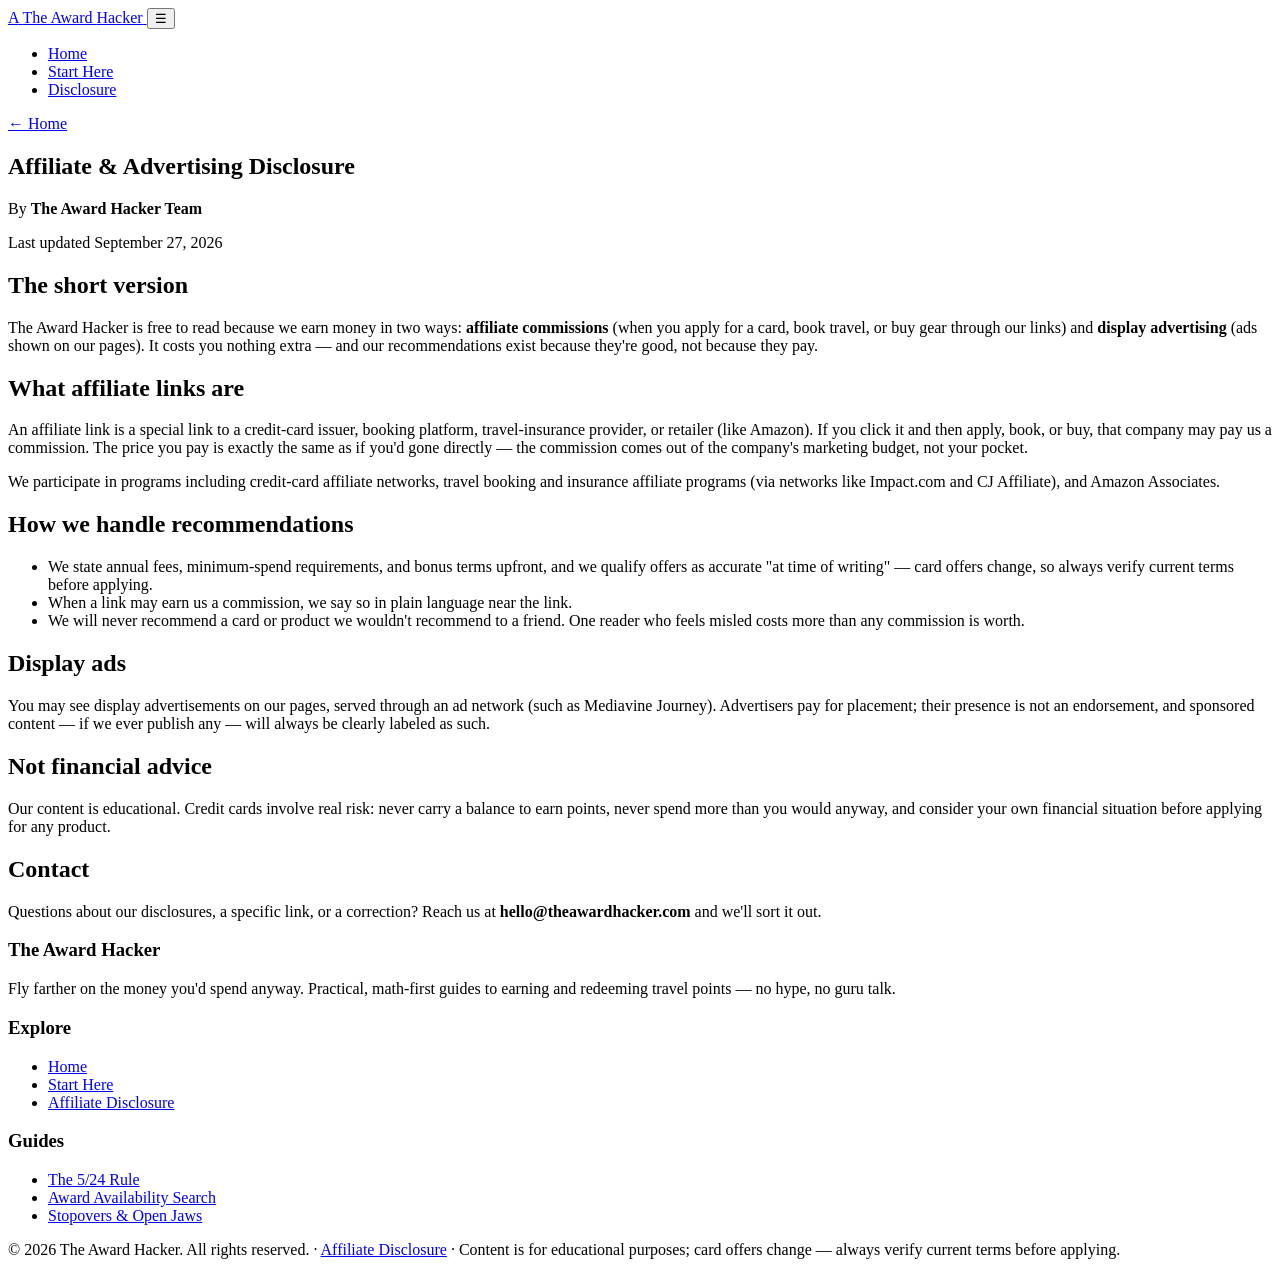
==== disclosure.html @ 41c35089 "Initial upload: The Award Hacker - budget travel and points" ====
<!DOCTYPE html>
<html lang="en">
<head>
<meta charset="UTF-8">
<meta name="viewport" content="width=device-width, initial-scale=1.0">
<title>Affiliate &amp; Advertising Disclosure | The Award Hacker</title>
<meta name="description" content="Plain-English disclosure: how The Award Hacker earns money through affiliate links and display ads, and what that means for our recommendations.">
<meta property="og:title" content="Affiliate &amp; Advertising Disclosure | The Award Hacker">
<meta property="og:description" content="How The Award Hacker earns money: affiliate commissions, display ads, and our commitment to honest recommendations.">
<meta property="og:type" content="website">
<link rel="stylesheet" href="styles.css">
<!-- MEDIVAVINE/JOURNEY: paste ad network script here -->
</head>
<body>
<header class="site-header">
  <div class="nav-bar">
    <a class="brand" href="index.html" aria-label="The Award Hacker home">
      <span class="brand-mark" aria-hidden="true">A</span>
      <span class="brand-name">The Award <span>Hacker</span></span>
    </a>
    <button class="nav-toggle" aria-label="Toggle navigation" aria-expanded="false" onclick="document.querySelector('.site-nav').classList.toggle('open');this.setAttribute('aria-expanded',document.querySelector('.site-nav').classList.contains('open'))">&#9776;</button>
    <nav class="site-nav" aria-label="Main navigation">
      <ul>
        <li><a href="index.html">Home</a></li>
        <li><a href="articles/points-miles-beginners-first-award-flight-90-days.html">Start Here</a></li>
        <li><a href="disclosure.html">Disclosure</a></li>
      </ul>
    </nav>
  </div>
</header>

<nav class="crumbs" aria-label="Breadcrumb"><a href="index.html">&larr; Home</a></nav>

<main>
<article class="prose">
  <h1>Affiliate &amp; Advertising Disclosure</h1>
  <p class="byline">By <strong>The Award Hacker Team</strong></p>
  <p class="pubdate">Last updated September 27, 2026</p>

  <h2>The short version</h2>
  <p>The Award Hacker is free to read because we earn money in two ways: <strong>affiliate commissions</strong> (when you apply for a card, book travel, or buy gear through our links) and <strong>display advertising</strong> (ads shown on our pages). It costs you nothing extra &mdash; and our recommendations exist because they're good, not because they pay.</p>

  <h2>What affiliate links are</h2>
  <p>An affiliate link is a special link to a credit-card issuer, booking platform, travel-insurance provider, or retailer (like Amazon). If you click it and then apply, book, or buy, that company may pay us a commission. The price you pay is exactly the same as if you'd gone directly &mdash; the commission comes out of the company's marketing budget, not your pocket.</p>
  <p>We participate in programs including credit-card affiliate networks, travel booking and insurance affiliate programs (via networks like Impact.com and CJ Affiliate), and Amazon Associates.</p>

  <h2>How we handle recommendations</h2>
  <ul>
    <li>We state annual fees, minimum-spend requirements, and bonus terms upfront, and we qualify offers as accurate "at time of writing" &mdash; card offers change, so always verify current terms before applying.</li>
    <li>When a link may earn us a commission, we say so in plain language near the link.</li>
    <li>We will never recommend a card or product we wouldn't recommend to a friend. One reader who feels misled costs more than any commission is worth.</li>
  </ul>

  <h2>Display ads</h2>
  <p>You may see display advertisements on our pages, served through an ad network (such as Mediavine Journey). Advertisers pay for placement; their presence is not an endorsement, and sponsored content &mdash; if we ever publish any &mdash; will always be clearly labeled as such.</p>

  <h2>Not financial advice</h2>
  <p>Our content is educational. Credit cards involve real risk: never carry a balance to earn points, never spend more than you would anyway, and consider your own financial situation before applying for any product.</p>

  <h2>Contact</h2>
  <p>Questions about our disclosures, a specific link, or a correction? Reach us at <strong>hello@theawardhacker.com</strong> and we'll sort it out.</p>
</article>
</main>

<footer class="site-footer">
  <div class="footer-inner">
    <div>
      <h3>The Award Hacker</h3>
      <p>Fly farther on the money you'd spend anyway. Practical, math-first guides to earning and redeeming travel points &mdash; no hype, no guru talk.</p>
    </div>
    <div>
      <h3>Explore</h3>
      <ul>
        <li><a href="index.html">Home</a></li>
        <li><a href="articles/points-miles-beginners-first-award-flight-90-days.html">Start Here</a></li>
        <li><a href="disclosure.html">Affiliate Disclosure</a></li>
      </ul>
    </div>
    <div>
      <h3>Guides</h3>
      <ul>
        <li><a href="articles/the-524-rule-explained.html">The 5/24 Rule</a></li>
        <li><a href="articles/how-to-search-award-availability.html">Award Availability Search</a></li>
        <li><a href="articles/stopovers-and-open-jaws.html">Stopovers &amp; Open Jaws</a></li>
      </ul>
    </div>
  </div>
  <div class="footer-legal">
    <p>&copy; 2026 The Award Hacker. All rights reserved. &middot; <a href="disclosure.html">Affiliate Disclosure</a> &middot; Content is for educational purposes; card offers change &mdash; always verify current terms before applying.</p>
  </div>
</footer>
</body>
</html>
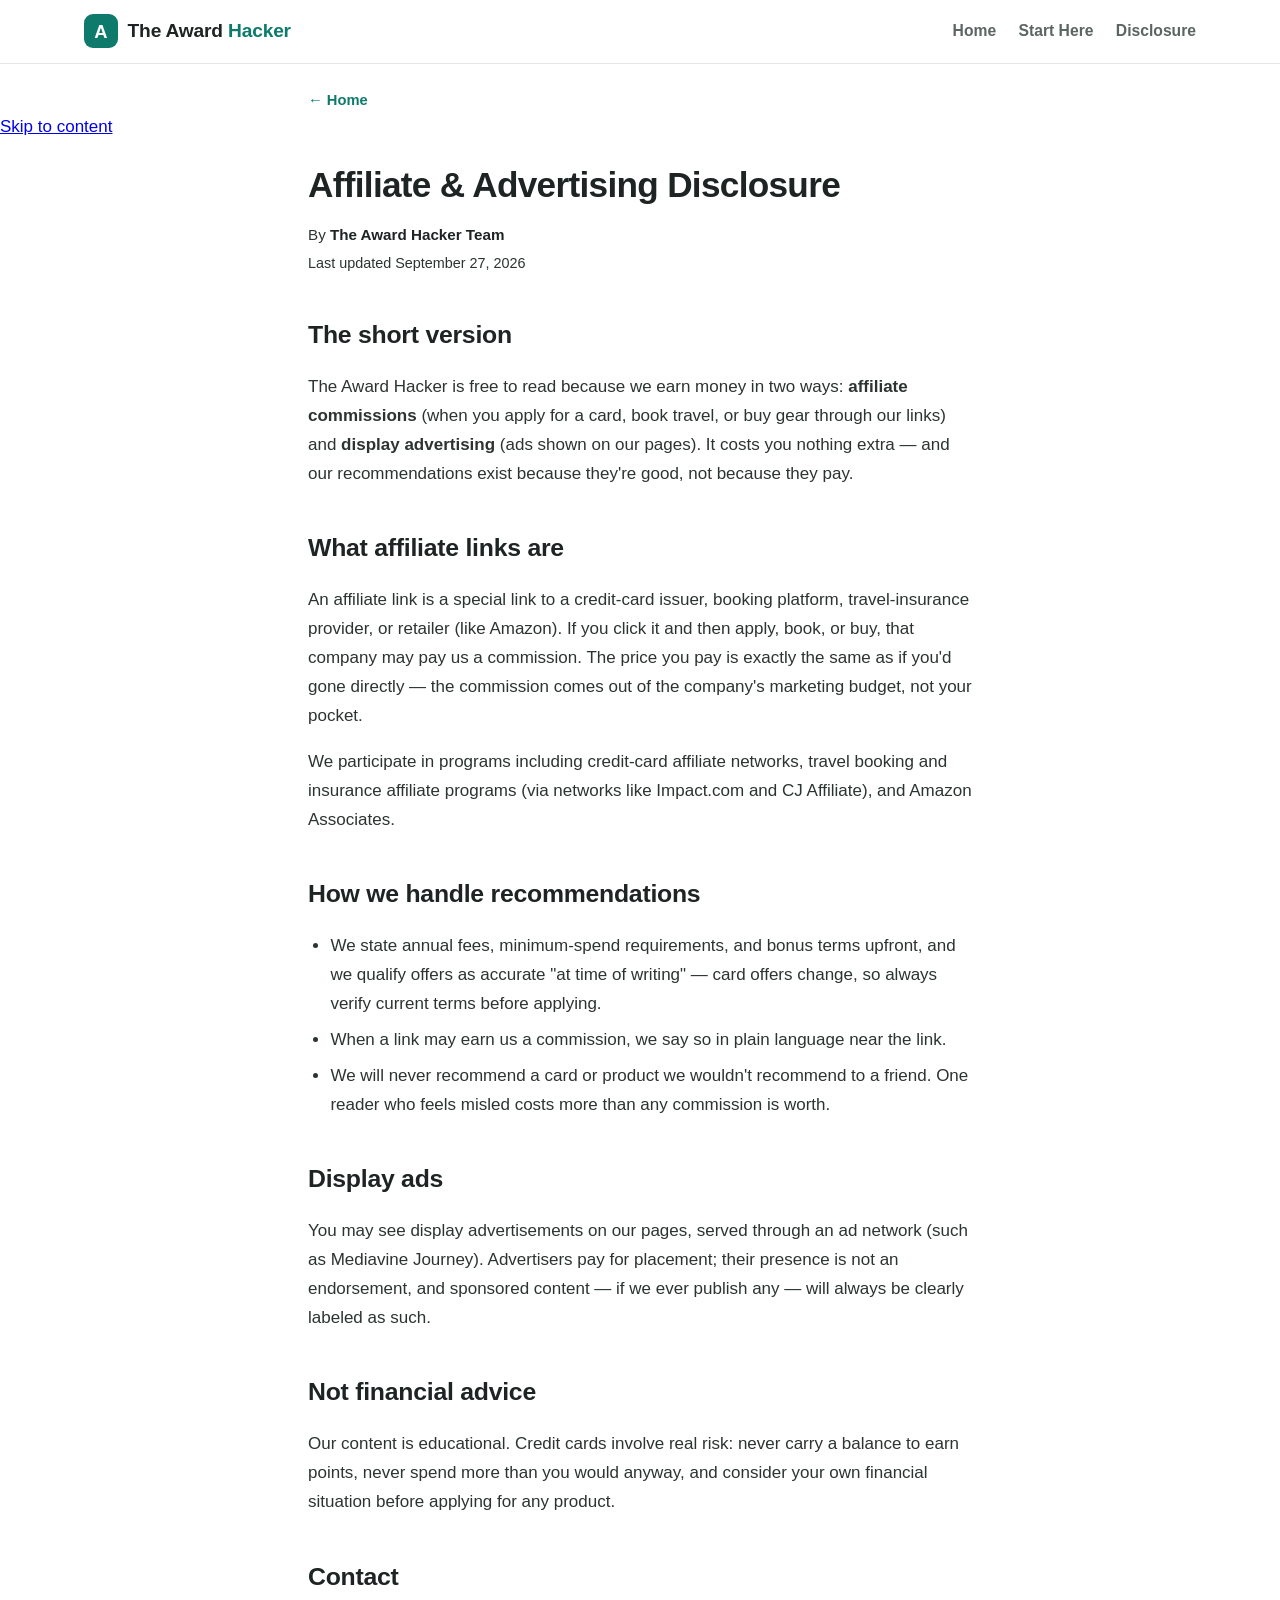
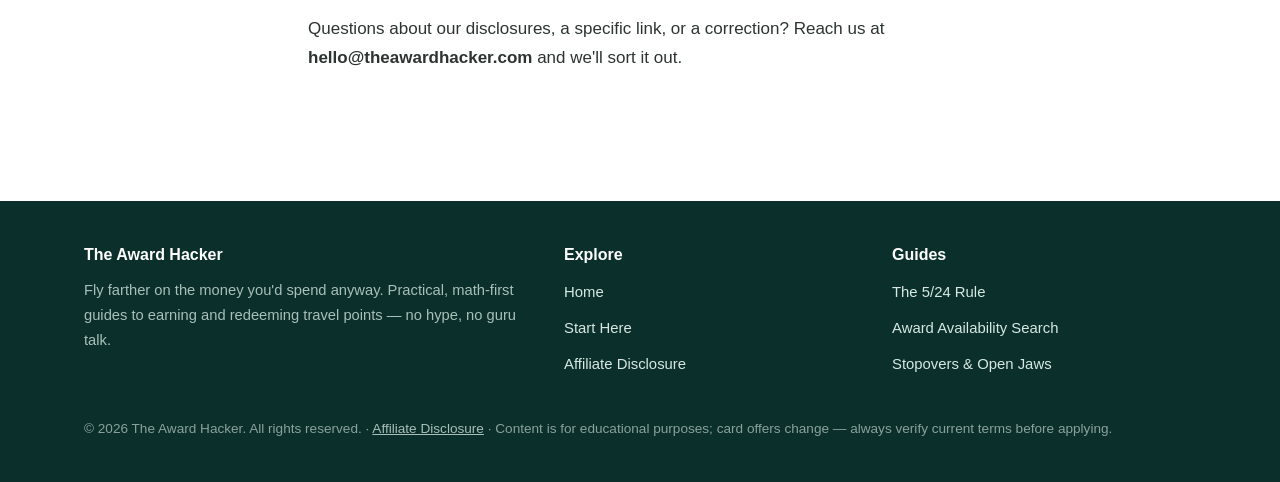
==== commit 90e202f1: "Improvement pass: update disclosure.html" ====
--- a/disclosure.html
+++ b/disclosure.html
@@ -5,6 +5,8 @@
 <meta name="viewport" content="width=device-width, initial-scale=1.0">
 <title>Affiliate &amp; Advertising Disclosure | The Award Hacker</title>
 <meta name="description" content="Plain-English disclosure: how The Award Hacker earns money through affiliate links and display ads, and what that means for our recommendations.">
+<link rel="canonical" href="https://budget-travel-points.pages.dev/disclosure.html">
+<meta property="og:url" content="https://budget-travel-points.pages.dev/disclosure.html">
 <meta property="og:title" content="Affiliate &amp; Advertising Disclosure | The Award Hacker">
 <meta property="og:description" content="How The Award Hacker earns money: affiliate commissions, display ads, and our commitment to honest recommendations.">
 <meta property="og:type" content="website">
@@ -31,7 +33,8 @@
 
 <nav class="crumbs" aria-label="Breadcrumb"><a href="index.html">&larr; Home</a></nav>
 
-<main>
+<a class="skip-link" href="#main">Skip to content</a>
+<main id="main">
 <article class="prose">
   <h1>Affiliate &amp; Advertising Disclosure</h1>
   <p class="byline">By <strong>The Award Hacker Team</strong></p>
--- a/styles.css
+++ b/styles.css
@@ -0,0 +1,289 @@
+/* The Award Hacker — editorial blog styles */
+:root {
+  --accent: #0e7a6b;          /* deep teal */
+  --accent-dark: #0a5c51;
+  --accent-soft: #e6f4f1;
+  --ink: #1d2423;
+  --muted: #5b6563;
+  --line: #e3e8e7;
+  --paper: #ffffff;
+  --wash: #f6f9f8;
+  --gold: #c98a1b;           /* small highlights only */
+  --radius: 12px;
+  --maxw: 72rem;
+  --measure: 44rem;
+}
+
+* { box-sizing: border-box; }
+
+body {
+  margin: 0;
+  color: var(--ink);
+  background: var(--paper);
+  font-family: -apple-system, BlinkMacSystemFont, "Segoe UI", Roboto, Helvetica, Arial, sans-serif;
+  line-height: 1.7;
+  font-size: 1.0625rem;
+}
+
+img, svg { max-width: 100%; height: auto; }
+
+/* ---------- header / nav ---------- */
+.site-header {
+  border-bottom: 1px solid var(--line);
+  background: var(--paper);
+  position: sticky;
+  top: 0;
+  z-index: 20;
+}
+.nav-bar {
+  max-width: var(--maxw);
+  margin: 0 auto;
+  padding: 0.9rem 1.25rem;
+  display: flex;
+  align-items: center;
+  justify-content: space-between;
+  gap: 1rem;
+}
+.brand {
+  display: flex;
+  align-items: center;
+  gap: 0.6rem;
+  text-decoration: none;
+  color: var(--ink);
+}
+.brand-mark {
+  width: 34px; height: 34px;
+  border-radius: 9px;
+  background: var(--accent);
+  color: #fff;
+  display: inline-flex;
+  align-items: center;
+  justify-content: center;
+  font-weight: 800;
+  font-size: 1.15rem;
+}
+.brand-name { font-weight: 800; font-size: 1.2rem; letter-spacing: -0.01em; }
+.brand-name span { color: var(--accent); }
+
+.nav-toggle {
+  display: none;
+  background: none;
+  border: 1px solid var(--line);
+  border-radius: 8px;
+  padding: 0.45rem 0.65rem;
+  font-size: 1.2rem;
+  cursor: pointer;
+  color: var(--ink);
+}
+.site-nav ul {
+  list-style: none;
+  margin: 0; padding: 0;
+  display: flex;
+  gap: 1.4rem;
+}
+.site-nav a {
+  color: var(--muted);
+  text-decoration: none;
+  font-weight: 600;
+  font-size: 0.98rem;
+}
+.site-nav a:hover { color: var(--accent); }
+
+/* ---------- hero ---------- */
+.hero {
+  background: linear-gradient(135deg, #0b3f38 0%, var(--accent-dark) 60%, #123c45 100%);
+  color: #fff;
+  padding: 4.5rem 1.25rem 3.75rem;
+  position: relative;
+  overflow: hidden;
+}
+.hero::after {
+  content: "";
+  position: absolute;
+  right: -70px; top: -70px;
+  width: 340px; height: 340px;
+  border-radius: 50%;
+  border: 60px solid rgba(255,255,255,0.06);
+}
+.hero-inner { max-width: var(--maxw); margin: 0 auto; position: relative; z-index: 1; }
+.hero .kicker {
+  text-transform: uppercase;
+  letter-spacing: 0.14em;
+  font-size: 0.78rem;
+  font-weight: 700;
+  color: #ffd98a;
+  margin: 0 0 0.75rem;
+}
+.hero h1 { font-size: 2.6rem; line-height: 1.15; margin: 0 0 0.75rem; letter-spacing: -0.02em; max-width: 20ch; }
+.hero h1 em { font-style: normal; color: #ffd98a; }
+.hero .tagline { font-size: 1.25rem; font-weight: 600; margin: 0 0 0.75rem; color: #eef7f5; }
+.hero .pitch { max-width: 38rem; color: #d7e8e4; margin: 0; }
+.hero .pitch + .pitch { margin-top: 0.5rem; }
+
+/* ---------- layout ---------- */
+.wrap { max-width: var(--maxw); margin: 0 auto; padding: 2.5rem 1.25rem; }
+.section-title {
+  font-size: 1.5rem;
+  letter-spacing: -0.01em;
+  margin: 0 0 0.25rem;
+}
+.section-sub { color: var(--muted); margin: 0 0 1.5rem; max-width: 44rem; }
+
+/* ---------- cards & grids ---------- */
+.card-grid {
+  display: grid;
+  grid-template-columns: repeat(auto-fill, minmax(290px, 1fr));
+  gap: 1.25rem;
+}
+.card {
+  border: 1px solid var(--line);
+  border-radius: var(--radius);
+  padding: 1.4rem;
+  background: var(--paper);
+  display: flex;
+  flex-direction: column;
+  gap: 0.6rem;
+  transition: transform .12s ease, box-shadow .12s ease;
+}
+.card:hover { transform: translateY(-3px); box-shadow: 0 10px 24px rgba(10,60,52,0.10); }
+.card .pill {
+  align-self: flex-start;
+  font-size: 0.72rem;
+  font-weight: 700;
+  text-transform: uppercase;
+  letter-spacing: 0.08em;
+  color: var(--accent-dark);
+  background: var(--accent-soft);
+  border-radius: 999px;
+  padding: 0.2rem 0.7rem;
+}
+.card h3 { margin: 0; font-size: 1.18rem; line-height: 1.35; }
+.card h3 a { color: var(--ink); text-decoration: none; }
+.card h3 a:hover { color: var(--accent); }
+.card p { margin: 0; color: var(--muted); font-size: 0.98rem; }
+.card .read-more { margin-top: auto; font-weight: 700; color: var(--accent); text-decoration: none; font-size: 0.95rem; }
+
+.featured {
+  display: grid;
+  grid-template-columns: 1fr;
+  gap: 1.5rem;
+  border: 1px solid var(--line);
+  border-radius: 16px;
+  padding: 2rem;
+  margin-bottom: 3rem;
+  background: var(--wash);
+  position: relative;
+  overflow: hidden;
+}
+.featured .badge {
+  display: inline-block;
+  font-size: 0.75rem; font-weight: 800;
+  text-transform: uppercase; letter-spacing: 0.1em;
+  color: #fff; background: var(--accent);
+  border-radius: 999px; padding: 0.3rem 0.9rem;
+  margin-bottom: 0.4rem;
+}
+.featured h2 { margin: 0.3rem 0 0.6rem; font-size: 1.9rem; line-height: 1.25; letter-spacing: -0.01em; }
+.featured h2 a { color: var(--ink); text-decoration: none; }
+.featured h2 a:hover { color: var(--accent); }
+.featured p { color: var(--muted); margin: 0 0 1rem; max-width: 46rem; }
+.btn {
+  display: inline-block;
+  background: var(--accent);
+  color: #fff;
+  font-weight: 700;
+  text-decoration: none;
+  padding: 0.75rem 1.5rem;
+  border-radius: 10px;
+}
+.btn:hover { background: var(--accent-dark); }
+
+/* ---------- about / newsletter ---------- */
+.two-col { display: grid; grid-template-columns: 1.4fr 1fr; gap: 1.5rem; margin-top: 3rem; }
+.about, .newsletter {
+  border: 1px solid var(--line);
+  border-radius: var(--radius);
+  padding: 1.75rem;
+}
+.about { background: var(--paper); }
+.about h2 { margin-top: 0; font-size: 1.4rem; }
+.about p { color: var(--muted); }
+.newsletter { background: #0b3f38; color: #fff; border: none; }
+.newsletter h2 { margin-top: 0; font-size: 1.35rem; }
+.newsletter p { color: #d7e8e4; }
+
+/* ---------- article pages ---------- */
+.crumbs { max-width: var(--measure); margin: 0 auto; padding: 1.5rem 1.25rem 0; font-size: 0.92rem; }
+.crumbs a { color: var(--accent); text-decoration: none; font-weight: 600; }
+.prose { max-width: var(--measure); margin: 0 auto; padding: 1rem 1.25rem 3rem; }
+.prose h1 { font-size: 2.2rem; line-height: 1.2; letter-spacing: -0.02em; margin: 0.4rem 0 0.75rem; }
+.byline { color: var(--muted); font-size: 0.95rem; margin-bottom: 0.25rem; }
+.byline strong { color: var(--ink); }
+.pubdate { color: var(--muted); font-size: 0.9rem; margin: 0 0 1.25rem; }
+.aff-notice {
+  background: var(--accent-soft);
+  border-left: 4px solid var(--accent);
+  border-radius: 0 10px 10px 0;
+  padding: 0.85rem 1.1rem;
+  font-size: 0.92rem;
+  color: var(--ink);
+  margin: 0 0 1.75rem;
+}
+.aff-notice a { color: var(--accent-dark); font-weight: 700; }
+.prose h2 { font-size: 1.55rem; margin: 2.4rem 0 0.8rem; letter-spacing: -0.01em; }
+.prose h3 { font-size: 1.2rem; margin: 1.8rem 0 0.6rem; }
+.prose p, .prose li { color: #2c3432; }
+.prose ul, .prose ol { padding-left: 1.4rem; }
+.prose li { margin-bottom: 0.45rem; }
+.prose a { color: var(--accent-dark); }
+.prose blockquote {
+  border-left: 4px solid var(--gold);
+  margin: 1.5rem 0; padding: 0.4rem 1.1rem;
+  background: #fdf8ec; border-radius: 0 10px 10px 0;
+  font-style: italic; color: #4a4436;
+}
+.prose table { width: 100%; border-collapse: collapse; margin: 1.4rem 0; font-size: 0.95rem; }
+.prose th, .prose td { border: 1px solid var(--line); padding: 0.6rem 0.8rem; text-align: left; }
+.prose th { background: var(--wash); }
+.faq { background: var(--wash); border: 1px solid var(--line); border-radius: var(--radius); padding: 1.5rem; margin-top: 2.5rem; }
+.faq h2 { margin-top: 0; }
+.faq p { margin-bottom: 1rem; }
+.faq strong.q { display: block; color: var(--ink); margin-bottom: 0.2rem; }
+
+.keep-reading { border-top: 2px solid var(--line); margin-top: 3rem; padding-top: 1.75rem; }
+.keep-reading h2 { font-size: 1.4rem; }
+.keep-reading ul { list-style: none; padding: 0; display: grid; gap: 0.7rem; }
+.keep-reading a { color: var(--accent-dark); font-weight: 600; text-decoration: none; }
+.keep-reading a:hover { text-decoration: underline; }
+
+/* ---------- footer ---------- */
+.site-footer { background: #0b2f2a; color: #cfe0dc; margin-top: 4rem; }
+.footer-inner {
+  max-width: var(--maxw); margin: 0 auto;
+  padding: 2.5rem 1.25rem 1.5rem;
+  display: grid; gap: 1.5rem;
+  grid-template-columns: 1.5fr 1fr 1fr;
+}
+.footer-inner h3 { color: #fff; font-size: 1rem; margin: 0 0 0.6rem; }
+.footer-inner p { font-size: 0.92rem; color: #a9bfba; margin: 0.3rem 0; }
+.footer-inner ul { list-style: none; margin: 0; padding: 0; display: grid; gap: 0.45rem; }
+.footer-inner a { color: #d7e8e4; text-decoration: none; font-size: 0.93rem; }
+.footer-inner a:hover { color: #fff; text-decoration: underline; }
+.footer-legal { max-width: var(--maxw); margin: 0 auto; padding: 0 1.25rem 1.75rem; font-size: 0.85rem; color: #8aa29c; }
+.footer-legal a { color: #a9bfba; }
+
+/* ---------- responsive ---------- */
+@media (max-width: 720px) {
+  .hero h1 { font-size: 2rem; }
+  .prose h1 { font-size: 1.75rem; }
+  .nav-toggle { display: block; }
+  .site-nav { display: none; width: 100%; }
+  .site-nav.open { display: block; }
+  .nav-bar { flex-wrap: wrap; }
+  .site-nav ul { flex-direction: column; gap: 0; padding: 0.5rem 0; }
+  .site-nav li { border-top: 1px solid var(--line); }
+  .site-nav a { display: block; padding: 0.7rem 0; }
+  .two-col { grid-template-columns: 1fr; }
+  .footer-inner { grid-template-columns: 1fr; }
+  .featured { padding: 1.4rem; }
+}
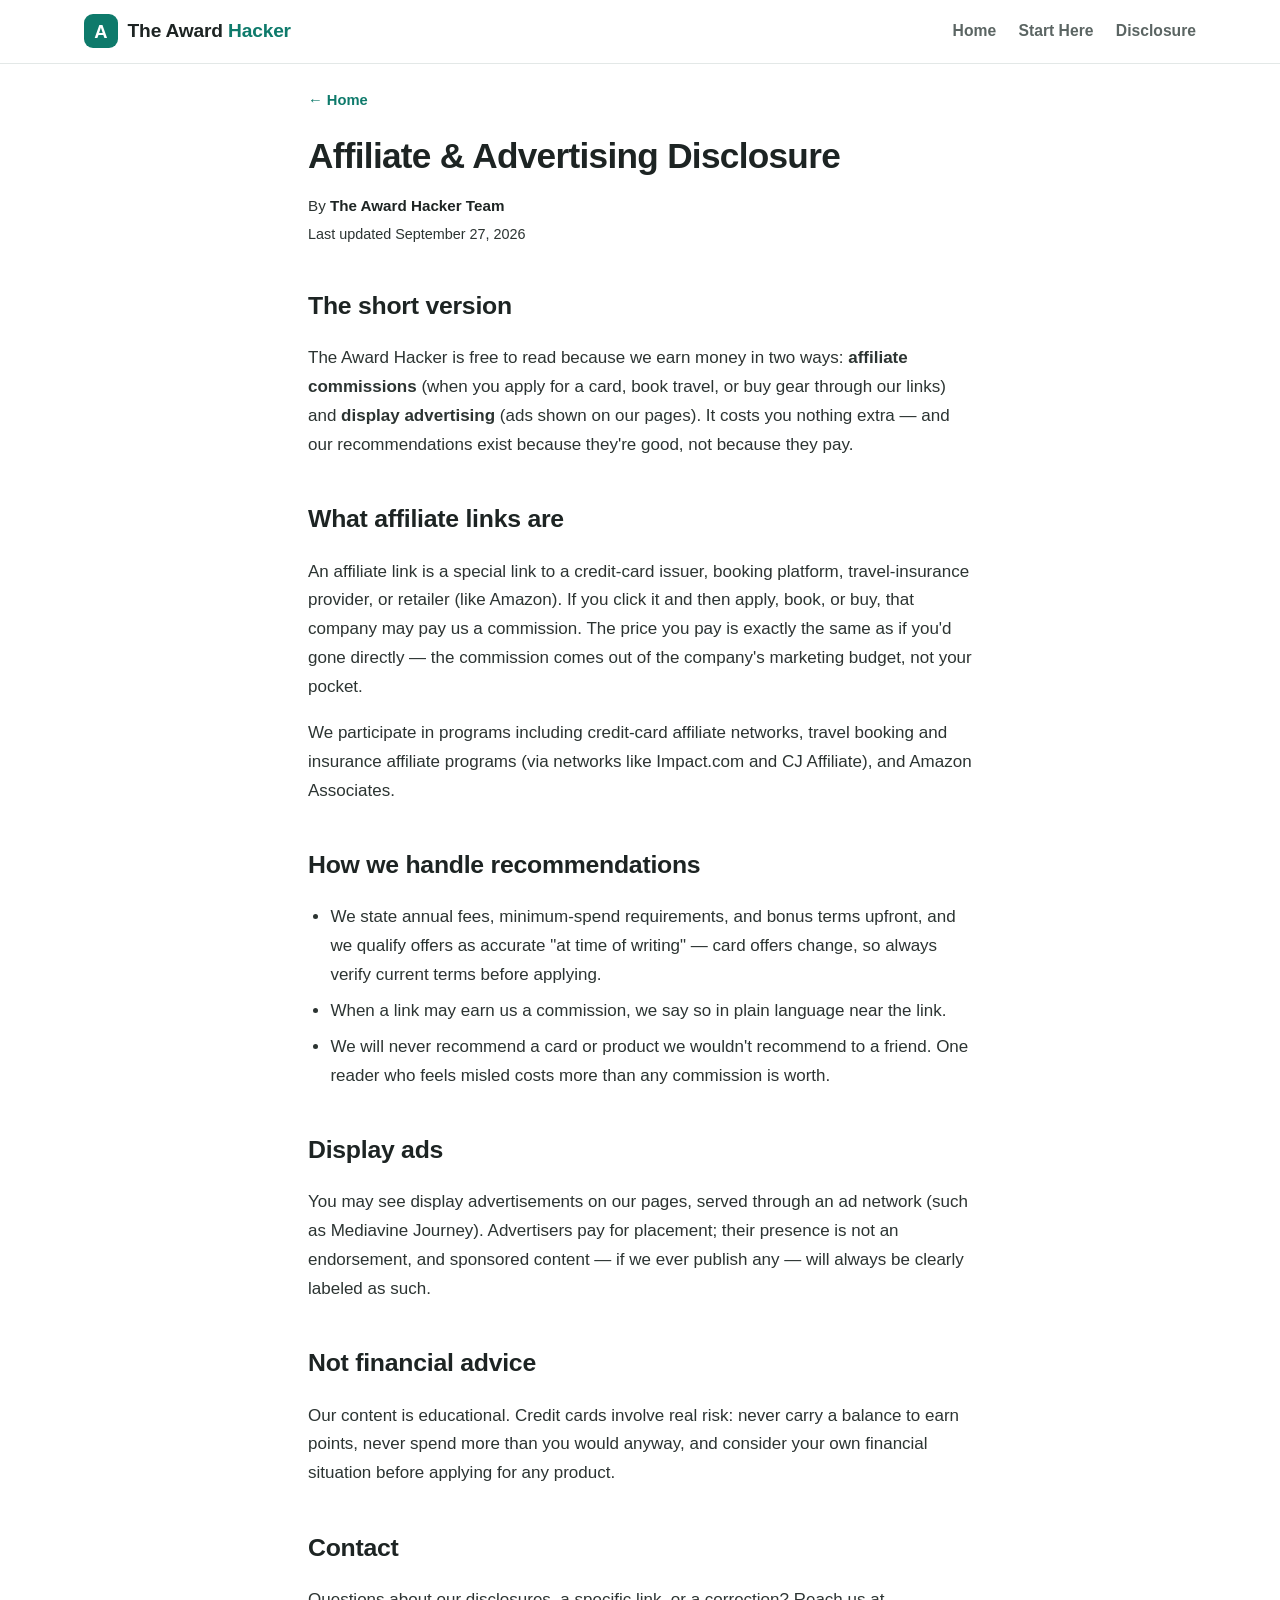
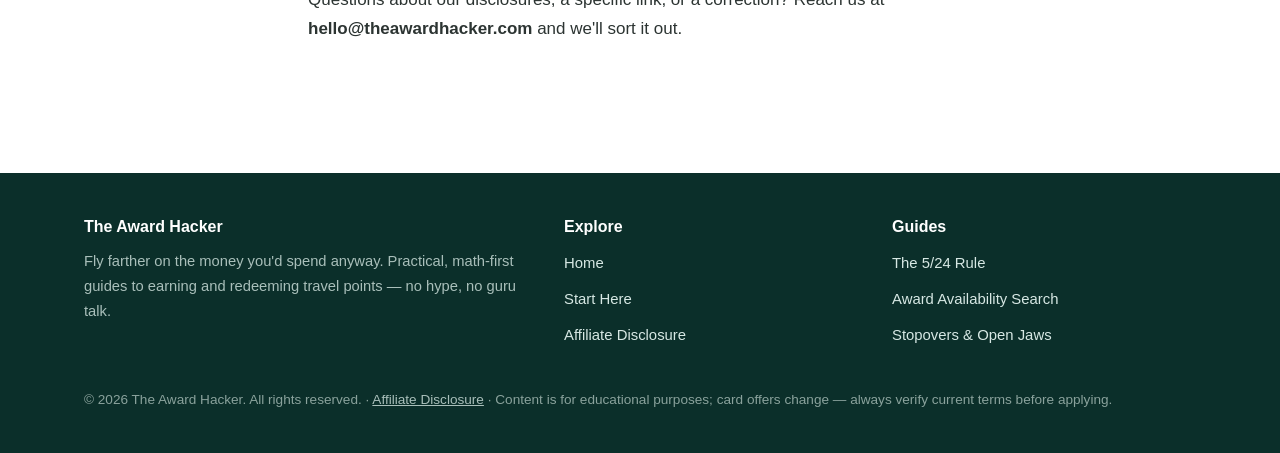
==== commit 82ccabcc: "Update disclosure.html (functionality upgrade)" ====
--- a/disclosure.html
+++ b/disclosure.html
@@ -11,6 +11,7 @@
 <meta property="og:description" content="How The Award Hacker earns money: affiliate commissions, display ads, and our commitment to honest recommendations.">
 <meta property="og:type" content="website">
 <link rel="stylesheet" href="styles.css">
+<script>try{var t=localStorage.getItem("tah-theme");if(!t)t=matchMedia("(prefers-color-scheme: dark)").matches?"dark":"light";if(t==="dark")document.documentElement.dataset.theme="dark";}catch(e){}</script>
 <!-- MEDIVAVINE/JOURNEY: paste ad network script here -->
 </head>
 <body>
@@ -92,5 +93,6 @@
     <p>&copy; 2026 The Award Hacker. All rights reserved. &middot; <a href="disclosure.html">Affiliate Disclosure</a> &middot; Content is for educational purposes; card offers change &mdash; always verify current terms before applying.</p>
   </div>
 </footer>
+<script src="assets/site.js" defer></script>
 </body>
 </html>
--- a/styles.css
+++ b/styles.css
@@ -16,6 +16,26 @@
 
 * { box-sizing: border-box; }
 
+/* ---------- accessibility ---------- */
+.skip-link {
+  position: absolute;
+  left: 1rem; top: -4rem;
+  background: var(--accent-dark);
+  color: #fff;
+  font-weight: 700;
+  text-decoration: none;
+  padding: 0.6rem 1.1rem;
+  border-radius: 0 0 10px 10px;
+  z-index: 100;
+  transition: top .15s ease;
+}
+.skip-link:focus { top: 0; color: #fff; }
+a:focus-visible, button:focus-visible {
+  outline: 3px solid var(--gold);
+  outline-offset: 2px;
+  border-radius: 4px;
+}
+
 body {
   margin: 0;
   color: var(--ink);
@@ -119,6 +139,19 @@
 .hero .tagline { font-size: 1.25rem; font-weight: 600; margin: 0 0 0.75rem; color: #eef7f5; }
 .hero .pitch { max-width: 38rem; color: #d7e8e4; margin: 0; }
 .hero .pitch + .pitch { margin-top: 0.5rem; }
+.hero .cta-row { margin-top: 1.5rem; display: flex; flex-wrap: wrap; gap: 0.8rem; }
+.hero .btn { background: #ffd98a; color: #0b3f38; }
+.hero .btn:hover { background: #fff; color: #0b3f38; }
+.hero .btn-ghost {
+  display: inline-block;
+  border: 2px solid rgba(255,255,255,0.55);
+  color: #fff;
+  font-weight: 700;
+  text-decoration: none;
+  padding: 0.65rem 1.4rem;
+  border-radius: 10px;
+}
+.hero .btn-ghost:hover { border-color: #fff; background: rgba(255,255,255,0.08); }
 
 /* ---------- layout ---------- */
 .wrap { max-width: var(--maxw); margin: 0 auto; padding: 2.5rem 1.25rem; }
@@ -146,6 +179,19 @@
   transition: transform .12s ease, box-shadow .12s ease;
 }
 .card:hover { transform: translateY(-3px); box-shadow: 0 10px 24px rgba(10,60,52,0.10); }
+.card-art {
+  margin: -1.4rem -1.4rem 0;
+  border-radius: var(--radius) var(--radius) 0 0;
+  height: 84px;
+  display: flex;
+  align-items: center;
+  justify-content: center;
+  overflow: hidden;
+}
+.card-art svg { width: 38px; height: 38px; opacity: 0.95; }
+.art-foundations { background: linear-gradient(120deg, #0e7a6b, #0a5c51 55%, #083f37); }
+.art-earning     { background: linear-gradient(120deg, #c98a1b, #9d6712 55%, #7a4f0d); }
+.art-redeeming   { background: linear-gradient(120deg, #14506b, #0e3b50 55%, #0a2a39); }
 .card .pill {
   align-self: flex-start;
   font-size: 0.72rem;
